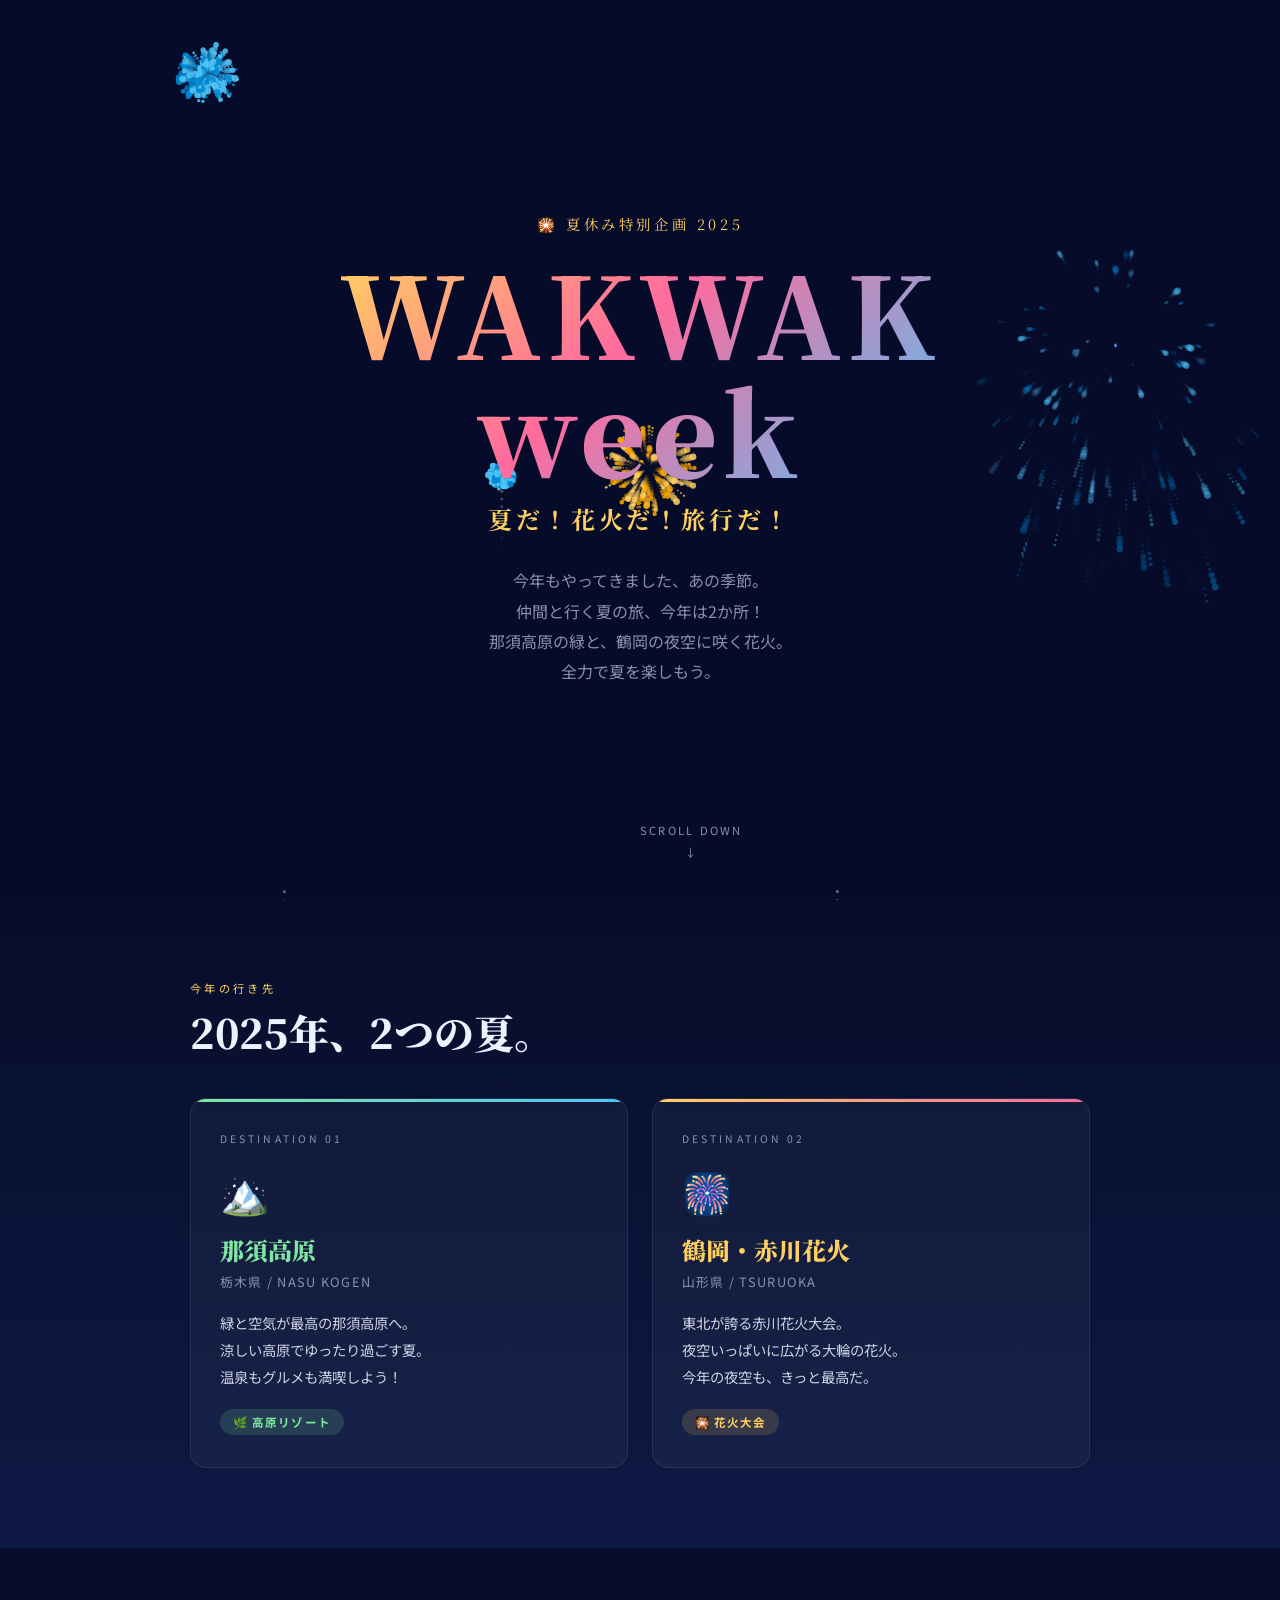
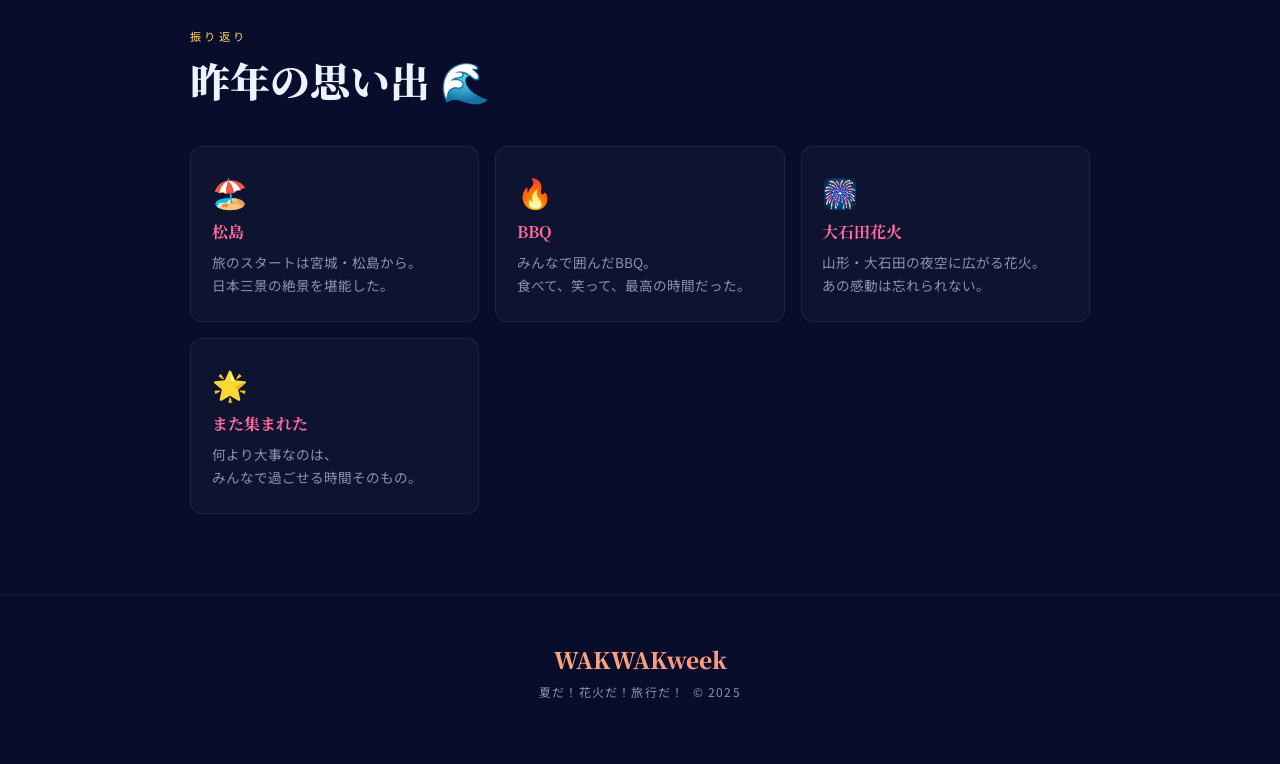
==== index.html @ efffef83 "Add files via upload" ====
<!DOCTYPE html>
<html lang="ja">
<head>
<meta charset="UTF-8">
<meta name="viewport" content="width=device-width, initial-scale=1.0">
<title>WAKWAKweek 2025 夏休み特別企画</title>
<link href="https://fonts.googleapis.com/css2?family=Noto+Serif+JP:wght@400;700;900&family=Noto+Sans+JP:wght@400;500;700&display=swap" rel="stylesheet">
<style>
  *, *::before, *::after { box-sizing: border-box; margin: 0; padding: 0; }

  :root {
    --sky:    #070d2a;
    --sky2:   #0e1a45;
    --gold:   #FFD060;
    --pink:   #FF6B9D;
    --blue:   #4FC3F7;
    --green:  #7EE8A2;
    --white:  #EEF2FF;
    --muted:  #8892b0;
  }

  html { scroll-behavior: smooth; }

  body {
    background: var(--sky);
    color: var(--white);
    font-family: 'Noto Sans JP', sans-serif;
    min-height: 100vh;
    overflow-x: hidden;
  }

  /* ── FIREWORKS CANVAS ── */
  #fireworks-canvas {
    position: fixed;
    top: 0; left: 0;
    width: 100%; height: 100%;
    pointer-events: none;
    z-index: 0;
  }

  /* ── HERO ── */
  .hero {
    position: relative;
    min-height: 100vh;
    display: flex;
    flex-direction: column;
    align-items: center;
    justify-content: center;
    text-align: center;
    padding: 2rem 1.5rem;
    z-index: 1;
  }

  .hero-eyebrow {
    font-family: 'Noto Serif JP', serif;
    font-size: clamp(0.75rem, 2vw, 0.9rem);
    letter-spacing: 0.25em;
    color: var(--gold);
    margin-bottom: 1.2rem;
    opacity: 0;
    animation: fadeUp 0.8s 0.3s forwards;
  }

  .hero-title {
    font-family: 'Noto Serif JP', serif;
    font-weight: 900;
    font-size: clamp(2.6rem, 10vw, 7rem);
    line-height: 1.05;
    letter-spacing: 0.05em;
    background: linear-gradient(135deg, var(--gold) 0%, var(--pink) 45%, var(--blue) 100%);
    -webkit-background-clip: text;
    -webkit-text-fill-color: transparent;
    background-clip: text;
    opacity: 0;
    animation: fadeUp 0.9s 0.55s forwards;
  }

  .hero-sub {
    font-family: 'Noto Serif JP', serif;
    font-size: clamp(1rem, 3vw, 1.5rem);
    letter-spacing: 0.15em;
    color: var(--white);
    margin-top: 0.8rem;
    opacity: 0;
    animation: fadeUp 0.9s 0.8s forwards;
  }

  .hero-year {
    display: inline-block;
    color: var(--gold);
    font-weight: 700;
  }

  .hero-desc {
    max-width: 520px;
    font-size: clamp(0.85rem, 2.5vw, 1rem);
    color: var(--muted);
    line-height: 1.9;
    margin-top: 1.8rem;
    opacity: 0;
    animation: fadeUp 0.9s 1.05s forwards;
  }

  .scroll-hint {
    position: absolute;
    bottom: 2.5rem;
    left: 50%;
    transform: translateX(-50%);
    display: flex;
    flex-direction: column;
    align-items: center;
    gap: 0.4rem;
    font-size: 0.7rem;
    letter-spacing: 0.2em;
    color: var(--muted);
    opacity: 0;
    animation: fadeUp 1s 1.6s forwards;
  }
  .scroll-hint span { animation: bounce 1.8s infinite; }

  /* ── SECTION SHARED ── */
  section {
    position: relative;
    z-index: 1;
    padding: 5rem 1.5rem;
  }

  .section-inner {
    max-width: 900px;
    margin: 0 auto;
  }

  .section-label {
    font-size: 0.7rem;
    letter-spacing: 0.3em;
    color: var(--gold);
    text-transform: uppercase;
    margin-bottom: 0.6rem;
  }

  .section-title {
    font-family: 'Noto Serif JP', serif;
    font-size: clamp(1.6rem, 5vw, 2.5rem);
    font-weight: 900;
    line-height: 1.3;
    margin-bottom: 2.5rem;
  }

  /* ── DESTINATION CARDS ── */
  .destinations {
    background: linear-gradient(180deg, var(--sky) 0%, var(--sky2) 100%);
  }

  .cards {
    display: grid;
    grid-template-columns: repeat(auto-fit, minmax(280px, 1fr));
    gap: 1.5rem;
  }

  .card {
    background: rgba(255,255,255,0.04);
    border: 1px solid rgba(255,255,255,0.08);
    border-radius: 16px;
    padding: 2rem 1.8rem;
    position: relative;
    overflow: hidden;
    transition: transform 0.3s ease, border-color 0.3s ease;
  }
  .card:hover {
    transform: translateY(-5px);
    border-color: rgba(255,255,255,0.2);
  }

  .card::before {
    content: '';
    position: absolute;
    top: 0; left: 0; right: 0;
    height: 3px;
  }
  .card.nasu::before  { background: linear-gradient(90deg, var(--green), var(--blue)); }
  .card.tsuruoka::before { background: linear-gradient(90deg, var(--gold), var(--pink)); }

  .card-number {
    font-size: 0.65rem;
    letter-spacing: 0.3em;
    color: var(--muted);
    margin-bottom: 1rem;
  }

  .card-emoji { font-size: 2.5rem; margin-bottom: 0.8rem; display: block; }

  .card-place {
    font-family: 'Noto Serif JP', serif;
    font-size: 1.5rem;
    font-weight: 900;
    margin-bottom: 0.3rem;
  }
  .card.nasu  .card-place { color: var(--green); }
  .card.tsuruoka .card-place { color: var(--gold); }

  .card-region {
    font-size: 0.8rem;
    color: var(--muted);
    letter-spacing: 0.1em;
    margin-bottom: 1.2rem;
  }

  .card-desc {
    font-size: 0.9rem;
    color: var(--white);
    line-height: 1.85;
    opacity: 0.85;
  }

  .card-tag {
    display: inline-block;
    margin-top: 1.2rem;
    padding: 0.3rem 0.8rem;
    border-radius: 20px;
    font-size: 0.72rem;
    letter-spacing: 0.1em;
    font-weight: 700;
  }
  .card.nasu  .card-tag { background: rgba(126,232,162,0.15); color: var(--green); }
  .card.tsuruoka .card-tag { background: rgba(255,208,96,0.15); color: var(--gold); }

  /* ── LAST YEAR ── */
  .lastyear { background: var(--sky); }

  .memory-grid {
    display: grid;
    grid-template-columns: repeat(auto-fit, minmax(220px, 1fr));
    gap: 1rem;
    margin-top: 0.5rem;
  }

  .memory-item {
    background: rgba(255,255,255,0.03);
    border: 1px solid rgba(255,255,255,0.07);
    border-radius: 12px;
    padding: 1.5rem 1.3rem;
    display: flex;
    flex-direction: column;
    gap: 0.5rem;
  }

  .memory-icon { font-size: 1.8rem; }
  .memory-title {
    font-family: 'Noto Serif JP', serif;
    font-weight: 700;
    font-size: 1rem;
    color: var(--pink);
  }
  .memory-text { font-size: 0.85rem; color: var(--muted); line-height: 1.7; }

  /* ── FOOTER ── */
  footer {
    position: relative;
    z-index: 1;
    text-align: center;
    padding: 3rem 1rem 4rem;
    border-top: 1px solid rgba(255,255,255,0.06);
  }

  .footer-logo {
    font-family: 'Noto Serif JP', serif;
    font-size: 1.4rem;
    font-weight: 900;
    background: linear-gradient(135deg, var(--gold), var(--pink));
    -webkit-background-clip: text;
    -webkit-text-fill-color: transparent;
    background-clip: text;
    margin-bottom: 0.5rem;
  }

  .footer-copy {
    font-size: 0.75rem;
    color: var(--muted);
    letter-spacing: 0.1em;
  }

  /* ── ANIMATIONS ── */
  @keyframes fadeUp {
    from { opacity: 0; transform: translateY(24px); }
    to   { opacity: 1; transform: translateY(0); }
  }
  @keyframes bounce {
    0%, 100% { transform: translateY(0); }
    50%       { transform: translateY(6px); }
  }

  /* ── SCROLL REVEAL ── */
  .reveal {
    opacity: 0;
    transform: translateY(30px);
    transition: opacity 0.7s ease, transform 0.7s ease;
  }
  .reveal.visible {
    opacity: 1;
    transform: translateY(0);
  }

  /* ── RESPONSIVE ── */
  @media (max-width: 500px) {
    .cards { grid-template-columns: 1fr; }
    .memory-grid { grid-template-columns: 1fr 1fr; }
  }
</style>
</head>
<body>

<canvas id="fireworks-canvas"></canvas>

<!-- HERO -->
<section class="hero">
  <p class="hero-eyebrow">🎇 夏休み特別企画 2025</p>
  <h1 class="hero-title">WAKWAK<br>week</h1>
  <p class="hero-sub"><span class="hero-year">夏だ！花火だ！旅行だ！</span></p>
  <p class="hero-desc">
    今年もやってきました、あの季節。<br>
    仲間と行く夏の旅、今年は2か所！<br>
    那須高原の緑と、鶴岡の夜空に咲く花火。<br>
    全力で夏を楽しもう。
  </p>
  <div class="scroll-hint">
    SCROLL DOWN
    <span>↓</span>
  </div>
</section>

<!-- DESTINATIONS -->
<section class="destinations">
  <div class="section-inner">
    <p class="section-label reveal">今年の行き先</p>
    <h2 class="section-title reveal">2025年、2つの夏。</h2>
    <div class="cards">
      <div class="card nasu reveal">
        <p class="card-number">DESTINATION 01</p>
        <span class="card-emoji">🏔️</span>
        <h3 class="card-place">那須高原</h3>
        <p class="card-region">栃木県 / NASU KOGEN</p>
        <p class="card-desc">
          緑と空気が最高の那須高原へ。<br>
          涼しい高原でゆったり過ごす夏。<br>
          温泉もグルメも満喫しよう！
        </p>
        <span class="card-tag">🌿 高原リゾート</span>
      </div>
      <div class="card tsuruoka reveal">
        <p class="card-number">DESTINATION 02</p>
        <span class="card-emoji">🎆</span>
        <h3 class="card-place">鶴岡・赤川花火</h3>
        <p class="card-region">山形県 / TSURUOKA</p>
        <p class="card-desc">
          東北が誇る赤川花火大会。<br>
          夜空いっぱいに広がる大輪の花火。<br>
          今年の夜空も、きっと最高だ。
        </p>
        <span class="card-tag">🎇 花火大会</span>
      </div>
    </div>
  </div>
</section>

<!-- LAST YEAR -->
<section class="lastyear">
  <div class="section-inner">
    <p class="section-label reveal">振り返り</p>
    <h2 class="section-title reveal">昨年の思い出 🌊</h2>
    <div class="memory-grid">
      <div class="memory-item reveal">
        <span class="memory-icon">🏖️</span>
        <p class="memory-title">松島</p>
        <p class="memory-text">旅のスタートは宮城・松島から。<br>日本三景の絶景を堪能した。</p>
      </div>
      <div class="memory-item reveal">
        <span class="memory-icon">🔥</span>
        <p class="memory-title">BBQ</p>
        <p class="memory-text">みんなで囲んだBBQ。<br>食べて、笑って、最高の時間だった。</p>
      </div>
      <div class="memory-item reveal">
        <span class="memory-icon">🎆</span>
        <p class="memory-title">大石田花火</p>
        <p class="memory-text">山形・大石田の夜空に広がる花火。<br>あの感動は忘れられない。</p>
      </div>
      <div class="memory-item reveal">
        <span class="memory-icon">🌟</span>
        <p class="memory-title">また集まれた</p>
        <p class="memory-text">何より大事なのは、<br>みんなで過ごせる時間そのもの。</p>
      </div>
    </div>
  </div>
</section>

<!-- FOOTER -->
<footer>
  <p class="footer-logo">WAKWAKweek</p>
  <p class="footer-copy">夏だ！花火だ！旅行だ！ &nbsp;©&nbsp;2025</p>
</footer>

<script>
// ── FIREWORKS ──
const canvas = document.getElementById('fireworks-canvas');
const ctx = canvas.getContext('2d');

function resize() {
  canvas.width  = window.innerWidth;
  canvas.height = window.innerHeight;
}
resize();
window.addEventListener('resize', resize);

const COLORS = [
  ['#FFD060','#FFAA00'],
  ['#FF6B9D','#FF3366'],
  ['#4FC3F7','#0288D1'],
  ['#7EE8A2','#00C853'],
  ['#E0B4FF','#AB47BC'],
];

class Particle {
  constructor(x, y, color) {
    this.x = x; this.y = y;
    this.color = color;
    const angle = Math.random() * Math.PI * 2;
    const speed = Math.random() * 3.5 + 1;
    this.vx = Math.cos(angle) * speed;
    this.vy = Math.sin(angle) * speed;
    this.alpha = 1;
    this.decay = Math.random() * 0.015 + 0.01;
    this.size  = Math.random() * 2.5 + 1;
    this.tail  = [];
  }
  update() {
    this.tail.push({x: this.x, y: this.y, alpha: this.alpha});
    if (this.tail.length > 6) this.tail.shift();
    this.x += this.vx;
    this.y += this.vy;
    this.vy += 0.06;
    this.vx *= 0.99;
    this.alpha -= this.decay;
  }
  draw() {
    for (let i = 0; i < this.tail.length; i++) {
      const t = this.tail[i];
      const a = (i / this.tail.length) * t.alpha * 0.4;
      ctx.globalAlpha = Math.max(0, a);
      ctx.fillStyle = this.color;
      ctx.beginPath();
      ctx.arc(t.x, t.y, this.size * 0.5, 0, Math.PI*2);
      ctx.fill();
    }
    ctx.globalAlpha = Math.max(0, this.alpha);
    ctx.fillStyle = this.color;
    ctx.beginPath();
    ctx.arc(this.x, this.y, this.size, 0, Math.PI*2);
    ctx.fill();
    ctx.globalAlpha = 1;
  }
}

class Rocket {
  constructor() { this.reset(); }
  reset() {
    this.x = Math.random() * canvas.width * 0.8 + canvas.width * 0.1;
    this.y = canvas.height + 10;
    this.targetY = Math.random() * canvas.height * 0.5 + 50;
    this.speed   = Math.random() * 4 + 6;
    this.colorPair = COLORS[Math.floor(Math.random() * COLORS.length)];
    this.trail   = [];
    this.done    = false;
  }
  update() {
    this.trail.push({x: this.x, y: this.y});
    if (this.trail.length > 10) this.trail.shift();
    this.y -= this.speed;
    if (this.y <= this.targetY) {
      this.explode();
      this.done = true;
    }
  }
  explode() {
    const count = Math.floor(Math.random() * 60) + 80;
    for (let i = 0; i < count; i++) {
      particles.push(new Particle(this.x, this.y, this.colorPair[Math.floor(Math.random()*2)]));
    }
  }
  draw() {
    for (let i = 0; i < this.trail.length; i++) {
      const a = (i / this.trail.length) * 0.6;
      ctx.globalAlpha = a;
      ctx.fillStyle = '#ffffff';
      ctx.beginPath();
      ctx.arc(this.trail[i].x, this.trail[i].y, 1.5, 0, Math.PI*2);
      ctx.fill();
    }
    ctx.globalAlpha = 1;
  }
}

let rockets = [], particles = [];
let lastLaunch = 0;
const INTERVAL = 1800;

function loop(ts) {
  ctx.fillStyle = 'rgba(7,13,42,0.22)';
  ctx.fillRect(0, 0, canvas.width, canvas.height);

  if (ts - lastLaunch > INTERVAL) {
    const n = Math.floor(Math.random() * 2) + 1;
    for (let i = 0; i < n; i++) rockets.push(new Rocket());
    lastLaunch = ts;
  }

  rockets = rockets.filter(r => { r.update(); r.draw(); return !r.done; });
  particles = particles.filter(p => {
    p.update(); p.draw(); return p.alpha > 0;
  });

  requestAnimationFrame(loop);
}
requestAnimationFrame(loop);

// ── SCROLL REVEAL ──
const reveals = document.querySelectorAll('.reveal');
const observer = new IntersectionObserver(entries => {
  entries.forEach((e, i) => {
    if (e.isIntersecting) {
      setTimeout(() => e.target.classList.add('visible'), i * 80);
      observer.unobserve(e.target);
    }
  });
}, { threshold: 0.12 });
reveals.forEach(el => observer.observe(el));
</script>

</body>
</html>
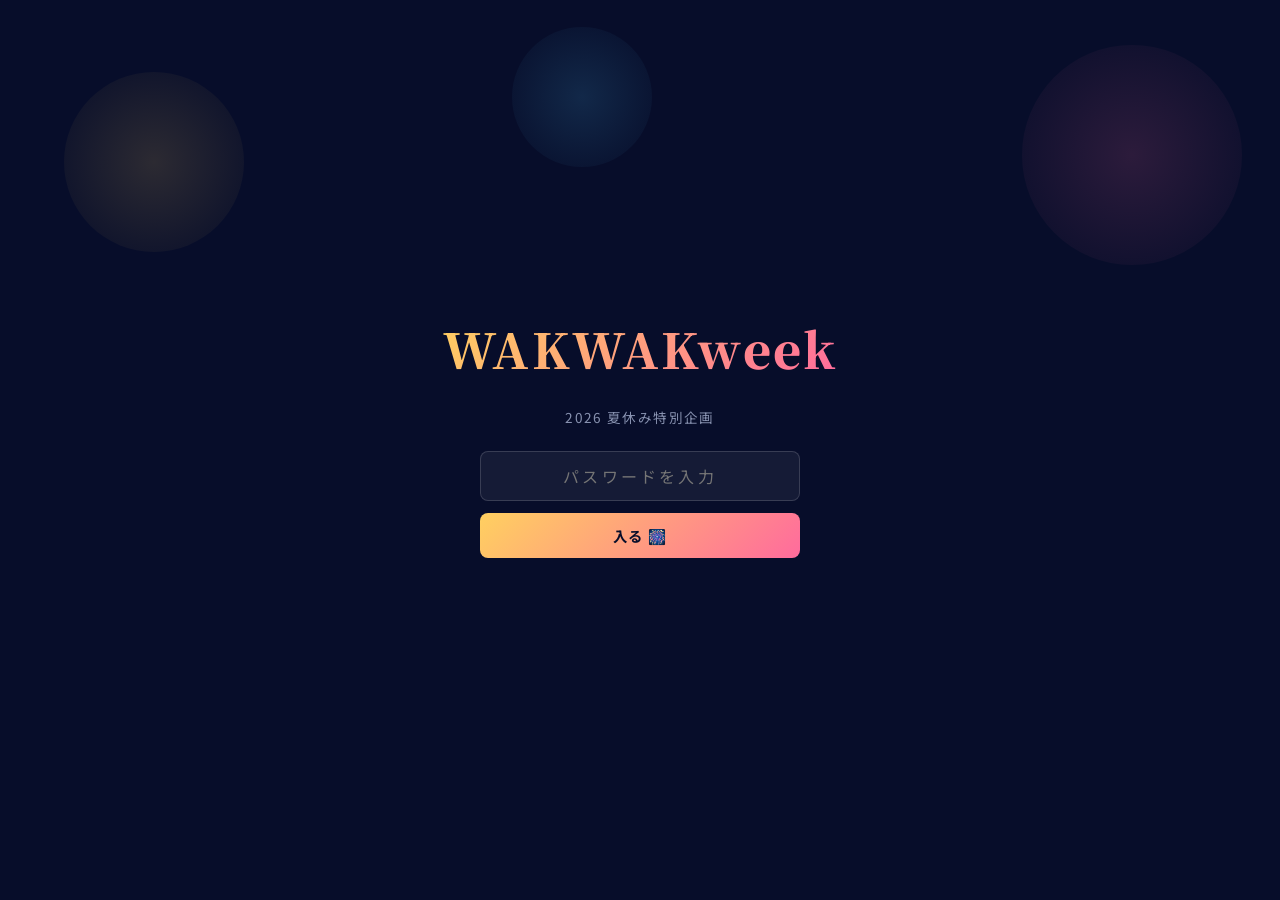
==== commit 418b78c6: "Add files via upload" ====
--- a/index.html
+++ b/index.html
@@ -3,536 +3,170 @@
 <head>
 <meta charset="UTF-8">
 <meta name="viewport" content="width=device-width, initial-scale=1.0">
-<title>WAKWAKweek 2025 夏休み特別企画</title>
+<title>WAKWAKweek 2026</title>
 <link href="https://fonts.googleapis.com/css2?family=Noto+Serif+JP:wght@400;700;900&family=Noto+Sans+JP:wght@400;500;700&display=swap" rel="stylesheet">
-<style>
-  *, *::before, *::after { box-sizing: border-box; margin: 0; padding: 0; }
-
-  :root {
-    --sky:    #070d2a;
-    --sky2:   #0e1a45;
-    --gold:   #FFD060;
-    --pink:   #FF6B9D;
-    --blue:   #4FC3F7;
-    --green:  #7EE8A2;
-    --white:  #EEF2FF;
-    --muted:  #8892b0;
-  }
-
-  html { scroll-behavior: smooth; }
-
-  body {
-    background: var(--sky);
-    color: var(--white);
-    font-family: 'Noto Sans JP', sans-serif;
-    min-height: 100vh;
-    overflow-x: hidden;
-  }
-
-  /* ── FIREWORKS CANVAS ── */
-  #fireworks-canvas {
-    position: fixed;
-    top: 0; left: 0;
-    width: 100%; height: 100%;
-    pointer-events: none;
-    z-index: 0;
-  }
-
-  /* ── HERO ── */
-  .hero {
-    position: relative;
-    min-height: 100vh;
-    display: flex;
-    flex-direction: column;
-    align-items: center;
-    justify-content: center;
-    text-align: center;
-    padding: 2rem 1.5rem;
-    z-index: 1;
-  }
-
-  .hero-eyebrow {
-    font-family: 'Noto Serif JP', serif;
-    font-size: clamp(0.75rem, 2vw, 0.9rem);
-    letter-spacing: 0.25em;
-    color: var(--gold);
-    margin-bottom: 1.2rem;
-    opacity: 0;
-    animation: fadeUp 0.8s 0.3s forwards;
-  }
-
-  .hero-title {
-    font-family: 'Noto Serif JP', serif;
-    font-weight: 900;
-    font-size: clamp(2.6rem, 10vw, 7rem);
-    line-height: 1.05;
-    letter-spacing: 0.05em;
-    background: linear-gradient(135deg, var(--gold) 0%, var(--pink) 45%, var(--blue) 100%);
-    -webkit-background-clip: text;
-    -webkit-text-fill-color: transparent;
-    background-clip: text;
-    opacity: 0;
-    animation: fadeUp 0.9s 0.55s forwards;
-  }
-
-  .hero-sub {
-    font-family: 'Noto Serif JP', serif;
-    font-size: clamp(1rem, 3vw, 1.5rem);
-    letter-spacing: 0.15em;
-    color: var(--white);
-    margin-top: 0.8rem;
-    opacity: 0;
-    animation: fadeUp 0.9s 0.8s forwards;
-  }
-
-  .hero-year {
-    display: inline-block;
-    color: var(--gold);
-    font-weight: 700;
-  }
-
-  .hero-desc {
-    max-width: 520px;
-    font-size: clamp(0.85rem, 2.5vw, 1rem);
-    color: var(--muted);
-    line-height: 1.9;
-    margin-top: 1.8rem;
-    opacity: 0;
-    animation: fadeUp 0.9s 1.05s forwards;
-  }
-
-  .scroll-hint {
-    position: absolute;
-    bottom: 2.5rem;
-    left: 50%;
-    transform: translateX(-50%);
-    display: flex;
-    flex-direction: column;
-    align-items: center;
-    gap: 0.4rem;
-    font-size: 0.7rem;
-    letter-spacing: 0.2em;
-    color: var(--muted);
-    opacity: 0;
-    animation: fadeUp 1s 1.6s forwards;
-  }
-  .scroll-hint span { animation: bounce 1.8s infinite; }
-
-  /* ── SECTION SHARED ── */
-  section {
-    position: relative;
-    z-index: 1;
-    padding: 5rem 1.5rem;
-  }
-
-  .section-inner {
-    max-width: 900px;
-    margin: 0 auto;
-  }
-
-  .section-label {
-    font-size: 0.7rem;
-    letter-spacing: 0.3em;
-    color: var(--gold);
-    text-transform: uppercase;
-    margin-bottom: 0.6rem;
-  }
-
-  .section-title {
-    font-family: 'Noto Serif JP', serif;
-    font-size: clamp(1.6rem, 5vw, 2.5rem);
-    font-weight: 900;
-    line-height: 1.3;
-    margin-bottom: 2.5rem;
-  }
-
-  /* ── DESTINATION CARDS ── */
-  .destinations {
-    background: linear-gradient(180deg, var(--sky) 0%, var(--sky2) 100%);
-  }
-
-  .cards {
-    display: grid;
-    grid-template-columns: repeat(auto-fit, minmax(280px, 1fr));
-    gap: 1.5rem;
-  }
-
-  .card {
-    background: rgba(255,255,255,0.04);
-    border: 1px solid rgba(255,255,255,0.08);
-    border-radius: 16px;
-    padding: 2rem 1.8rem;
-    position: relative;
-    overflow: hidden;
-    transition: transform 0.3s ease, border-color 0.3s ease;
-  }
-  .card:hover {
-    transform: translateY(-5px);
-    border-color: rgba(255,255,255,0.2);
-  }
-
-  .card::before {
-    content: '';
-    position: absolute;
-    top: 0; left: 0; right: 0;
-    height: 3px;
-  }
-  .card.nasu::before  { background: linear-gradient(90deg, var(--green), var(--blue)); }
-  .card.tsuruoka::before { background: linear-gradient(90deg, var(--gold), var(--pink)); }
-
-  .card-number {
-    font-size: 0.65rem;
-    letter-spacing: 0.3em;
-    color: var(--muted);
-    margin-bottom: 1rem;
-  }
-
-  .card-emoji { font-size: 2.5rem; margin-bottom: 0.8rem; display: block; }
-
-  .card-place {
-    font-family: 'Noto Serif JP', serif;
-    font-size: 1.5rem;
-    font-weight: 900;
-    margin-bottom: 0.3rem;
-  }
-  .card.nasu  .card-place { color: var(--green); }
-  .card.tsuruoka .card-place { color: var(--gold); }
-
-  .card-region {
-    font-size: 0.8rem;
-    color: var(--muted);
-    letter-spacing: 0.1em;
-    margin-bottom: 1.2rem;
-  }
-
-  .card-desc {
-    font-size: 0.9rem;
-    color: var(--white);
-    line-height: 1.85;
-    opacity: 0.85;
-  }
-
-  .card-tag {
-    display: inline-block;
-    margin-top: 1.2rem;
-    padding: 0.3rem 0.8rem;
-    border-radius: 20px;
-    font-size: 0.72rem;
-    letter-spacing: 0.1em;
-    font-weight: 700;
-  }
-  .card.nasu  .card-tag { background: rgba(126,232,162,0.15); color: var(--green); }
-  .card.tsuruoka .card-tag { background: rgba(255,208,96,0.15); color: var(--gold); }
-
-  /* ── LAST YEAR ── */
-  .lastyear { background: var(--sky); }
-
-  .memory-grid {
-    display: grid;
-    grid-template-columns: repeat(auto-fit, minmax(220px, 1fr));
-    gap: 1rem;
-    margin-top: 0.5rem;
-  }
-
-  .memory-item {
-    background: rgba(255,255,255,0.03);
-    border: 1px solid rgba(255,255,255,0.07);
-    border-radius: 12px;
-    padding: 1.5rem 1.3rem;
-    display: flex;
-    flex-direction: column;
-    gap: 0.5rem;
-  }
-
-  .memory-icon { font-size: 1.8rem; }
-  .memory-title {
-    font-family: 'Noto Serif JP', serif;
-    font-weight: 700;
-    font-size: 1rem;
-    color: var(--pink);
-  }
-  .memory-text { font-size: 0.85rem; color: var(--muted); line-height: 1.7; }
-
-  /* ── FOOTER ── */
-  footer {
-    position: relative;
-    z-index: 1;
-    text-align: center;
-    padding: 3rem 1rem 4rem;
-    border-top: 1px solid rgba(255,255,255,0.06);
-  }
-
-  .footer-logo {
-    font-family: 'Noto Serif JP', serif;
-    font-size: 1.4rem;
-    font-weight: 900;
-    background: linear-gradient(135deg, var(--gold), var(--pink));
-    -webkit-background-clip: text;
-    -webkit-text-fill-color: transparent;
-    background-clip: text;
-    margin-bottom: 0.5rem;
-  }
-
-  .footer-copy {
-    font-size: 0.75rem;
-    color: var(--muted);
-    letter-spacing: 0.1em;
-  }
-
-  /* ── ANIMATIONS ── */
-  @keyframes fadeUp {
-    from { opacity: 0; transform: translateY(24px); }
-    to   { opacity: 1; transform: translateY(0); }
-  }
-  @keyframes bounce {
-    0%, 100% { transform: translateY(0); }
-    50%       { transform: translateY(6px); }
-  }
-
-  /* ── SCROLL REVEAL ── */
-  .reveal {
-    opacity: 0;
-    transform: translateY(30px);
-    transition: opacity 0.7s ease, transform 0.7s ease;
-  }
-  .reveal.visible {
-    opacity: 1;
-    transform: translateY(0);
-  }
-
-  /* ── RESPONSIVE ── */
-  @media (max-width: 500px) {
-    .cards { grid-template-columns: 1fr; }
-    .memory-grid { grid-template-columns: 1fr 1fr; }
-  }
-</style>
+<link rel="stylesheet" href="style.css">
 </head>
 <body>
 
-<canvas id="fireworks-canvas"></canvas>
+<!-- ========== PASSWORD SCREEN ========== -->
+<div id="pw-screen">
+  <div class="pw-fireworks" aria-hidden="true">
+    <div class="pw-spark" style="width:180px;height:180px;background:radial-gradient(circle,#FFD060,transparent);top:8%;left:5%;"></div>
+    <div class="pw-spark" style="width:220px;height:220px;background:radial-gradient(circle,#FF6B9D,transparent);top:5%;right:3%;"></div>
+    <div class="pw-spark" style="width:140px;height:140px;background:radial-gradient(circle,#4FC3F7,transparent);top:3%;left:40%;"></div>
+  </div>
+  <p class="pw-logo">WAKWAKweek</p>
+  <p>2026 夏休み特別企画</p>
+  <div class="pw-form">
+    <input class="pw-input" type="password" id="pw-input" placeholder="パスワードを入力" autocomplete="off"/>
+    <button class="pw-btn" onclick="checkPassword()">入る 🎆</button>
+    <p class="pw-error" id="pw-error"></p>
+  </div>
+</div>
 
-<!-- HERO -->
-<section class="hero">
-  <p class="hero-eyebrow">🎇 夏休み特別企画 2025</p>
-  <h1 class="hero-title">WAKWAK<br>week</h1>
-  <p class="hero-sub"><span class="hero-year">夏だ！花火だ！旅行だ！</span></p>
-  <p class="hero-desc">
-    今年もやってきました、あの季節。<br>
-    仲間と行く夏の旅、今年は2か所！<br>
-    那須高原の緑と、鶴岡の夜空に咲く花火。<br>
-    全力で夏を楽しもう。
-  </p>
-  <div class="scroll-hint">
-    SCROLL DOWN
-    <span>↓</span>
-  </div>
-</section>
+<!-- ========== MAIN CONTENT ========== -->
+<div id="main-content">
 
-<!-- DESTINATIONS -->
-<section class="destinations">
-  <div class="section-inner">
-    <p class="section-label reveal">今年の行き先</p>
-    <h2 class="section-title reveal">2025年、2つの夏。</h2>
-    <div class="cards">
-      <div class="card nasu reveal">
-        <p class="card-number">DESTINATION 01</p>
-        <span class="card-emoji">🏔️</span>
-        <h3 class="card-place">那須高原</h3>
-        <p class="card-region">栃木県 / NASU KOGEN</p>
-        <p class="card-desc">
-          緑と空気が最高の那須高原へ。<br>
-          涼しい高原でゆったり過ごす夏。<br>
-          温泉もグルメも満喫しよう！
-        </p>
-        <span class="card-tag">🌿 高原リゾート</span>
-      </div>
-      <div class="card tsuruoka reveal">
-        <p class="card-number">DESTINATION 02</p>
-        <span class="card-emoji">🎆</span>
-        <h3 class="card-place">鶴岡・赤川花火</h3>
-        <p class="card-region">山形県 / TSURUOKA</p>
-        <p class="card-desc">
-          東北が誇る赤川花火大会。<br>
-          夜空いっぱいに広がる大輪の花火。<br>
-          今年の夜空も、きっと最高だ。
-        </p>
-        <span class="card-tag">🎇 花火大会</span>
+  <canvas id="fireworks-canvas"></canvas>
+
+  <!-- NAV -->
+  <nav>
+    <a href="#top" class="nav-logo">WAKWAKweek</a>
+    <ul class="nav-links">
+      <li><a href="#notice">お知らせ</a></li>
+      <li><a href="#destinations">旅程</a></li>
+    </ul>
+  </nav>
+
+  <!-- HERO -->
+  <section class="hero" id="top">
+    <p class="hero-eyebrow">🎇 夏休み特別企画 2026</p>
+    <h1 class="hero-title">WAKWAK<br>week</h1>
+    <p class="hero-sub">夏だ！花火だ！旅行だ！</p>
+    <p class="hero-desc">
+      今年もやってきました、あの季節。<br>
+      那須高原の緑と、鶴岡の夜空に咲く花火。<br>
+      全力で夏を楽しもう。
+    </p>
+    <div class="scroll-hint">
+      SCROLL
+      <span class="scroll-arrow">↓</span>
+    </div>
+  </section>
+
+  <!-- お知らせ -->
+  <section class="notice-section" id="notice">
+    <div class="section-inner">
+      <p class="section-label reveal">NEWS</p>
+      <h2 class="section-title reveal">お知らせ</h2>
+      <div class="notice-list">
+
+        <div class="notice-item reveal" onclick="openNotice(1)">
+          <span class="notice-date">2026.06.10</span>
+          <span class="notice-badge badge-new">NEW</span>
+          <p class="notice-text">WAKWAKweek 2026 サイトをオープンしました🎆</p>
+          <span class="notice-arrow">›</span>
+        </div>
+
+        <div class="notice-item reveal" onclick="openNotice(2)">
+          <span class="notice-date">2026.06.10</span>
+          <span class="notice-badge badge-info">INFO</span>
+          <p class="notice-text">今年の行き先が決定しました！</p>
+          <span class="notice-arrow">›</span>
+        </div>
+
+        <div class="notice-item reveal" onclick="openNotice(3)">
+          <span class="notice-date">TBD</span>
+          <span class="notice-badge badge-update">準備中</span>
+          <p class="notice-text">旅程・スケジュールの詳細は追って決定いたします</p>
+          <span class="notice-arrow">›</span>
+        </div>
+
       </div>
     </div>
-  </div>
-</section>
+  </section>
 
-<!-- LAST YEAR -->
-<section class="lastyear">
-  <div class="section-inner">
-    <p class="section-label reveal">振り返り</p>
-    <h2 class="section-title reveal">昨年の思い出 🌊</h2>
-    <div class="memory-grid">
-      <div class="memory-item reveal">
-        <span class="memory-icon">🏖️</span>
-        <p class="memory-title">松島</p>
-        <p class="memory-text">旅のスタートは宮城・松島から。<br>日本三景の絶景を堪能した。</p>
-      </div>
-      <div class="memory-item reveal">
-        <span class="memory-icon">🔥</span>
-        <p class="memory-title">BBQ</p>
-        <p class="memory-text">みんなで囲んだBBQ。<br>食べて、笑って、最高の時間だった。</p>
-      </div>
-      <div class="memory-item reveal">
-        <span class="memory-icon">🎆</span>
-        <p class="memory-title">大石田花火</p>
-        <p class="memory-text">山形・大石田の夜空に広がる花火。<br>あの感動は忘れられない。</p>
-      </div>
-      <div class="memory-item reveal">
-        <span class="memory-icon">🌟</span>
-        <p class="memory-title">また集まれた</p>
-        <p class="memory-text">何より大事なのは、<br>みんなで過ごせる時間そのもの。</p>
+  <!-- DESTINATIONS -->
+  <section id="destinations">
+    <div class="section-inner">
+      <p class="section-label reveal">DESTINATIONS</p>
+      <h2 class="section-title reveal">今年の行き先</h2>
+      <div class="dest-grid">
+
+        <div class="dest-card nasu reveal" onclick="openPage('nasu')">
+          <p class="dest-num">DESTINATION 01</p>
+          <span class="dest-emoji">🏔️</span>
+          <h3 class="dest-name">那須高原</h3>
+          <p class="dest-region">栃木県 / NASU KOGEN</p>
+          <p class="dest-desc">緑と空気が最高の那須高原へ。<br>涼しい高原でゆったり過ごす夏。</p>
+          <span class="dest-link">旅程を見る <span class="dest-coming">準備中</span> →</span>
+        </div>
+
+        <div class="dest-card tsuruoka reveal" onclick="openPage('tsuruoka')">
+          <p class="dest-num">DESTINATION 02</p>
+          <span class="dest-emoji">🎆</span>
+          <h3 class="dest-name">鶴岡・赤川花火</h3>
+          <p class="dest-region">山形県 / TSURUOKA</p>
+          <p class="dest-desc">東北が誇る赤川花火大会。<br>夜空いっぱいに広がる大輪の花火。</p>
+          <span class="dest-link">旅程を見る <span class="dest-coming">準備中</span> →</span>
+        </div>
+
       </div>
     </div>
+  </section>
+
+  <!-- FOOTER -->
+  <footer>
+    <p class="footer-logo">WAKWAKweek</p>
+    <p class="footer-copy">夏だ！花火だ！旅行だ！ &nbsp;© 2026</p>
+  </footer>
+
+</div><!-- /#main-content -->
+
+<!-- ========== 旅程ページ: 那須高原 ========== -->
+<div class="page" id="page-nasu">
+  <div class="page-inner">
+    <button class="page-back" onclick="closePage()">← ホームに戻る</button>
+    <p class="section-label">DESTINATION 01</p>
+    <h2 class="page-title" style="color:var(--green)">那須高原</h2>
+    <p class="page-sub">栃木県 / NASU KOGEN</p>
+    <div class="coming-soon-box">
+      <span class="cs-icon">🏔️</span>
+      <p>旅程は現在準備中です。<br>詳細が決まり次第こちらに掲載します。<br>お楽しみに！</p>
+    </div>
   </div>
-</section>
+</div>
 
-<!-- FOOTER -->
-<footer>
-  <p class="footer-logo">WAKWAKweek</p>
-  <p class="footer-copy">夏だ！花火だ！旅行だ！ &nbsp;©&nbsp;2025</p>
-</footer>
+<!-- ========== 旅程ページ: 鶴岡 ========== -->
+<div class="page" id="page-tsuruoka">
+  <div class="page-inner">
+    <button class="page-back" onclick="closePage()">← ホームに戻る</button>
+    <p class="section-label">DESTINATION 02</p>
+    <h2 class="page-title" style="color:var(--gold)">鶴岡・赤川花火</h2>
+    <p class="page-sub">山形県 / TSURUOKA</p>
+    <div class="coming-soon-box">
+      <span class="cs-icon">🎆</span>
+      <p>旅程は現在準備中です。<br>詳細が決まり次第こちらに掲載します。<br>お楽しみに！</p>
+    </div>
+  </div>
+</div>
 
-<script>
-// ── FIREWORKS ──
-const canvas = document.getElementById('fireworks-canvas');
-const ctx = canvas.getContext('2d');
+<!-- ========== お知らせ詳細ページ ========== -->
+<div class="page" id="page-notice">
+  <div class="page-inner">
+    <button class="page-back" onclick="closePage()">← ホームに戻る</button>
+    <p class="section-label">NEWS</p>
+    <div class="notice-detail-meta">
+      <span class="notice-detail-date"></span>
+      <span class="notice-badge notice-detail-badge"></span>
+    </div>
+    <h2 class="page-title" style="font-size:clamp(1.4rem,4vw,2rem); color:var(--white)"></h2>
+    <p class="page-sub" style="margin-bottom:2rem;"></p>
+    <div class="notice-detail-body"></div>
+  </div>
+</div>
 
-function resize() {
-  canvas.width  = window.innerWidth;
-  canvas.height = window.innerHeight;
-}
-resize();
-window.addEventListener('resize', resize);
-
-const COLORS = [
-  ['#FFD060','#FFAA00'],
-  ['#FF6B9D','#FF3366'],
-  ['#4FC3F7','#0288D1'],
-  ['#7EE8A2','#00C853'],
-  ['#E0B4FF','#AB47BC'],
-];
-
-class Particle {
-  constructor(x, y, color) {
-    this.x = x; this.y = y;
-    this.color = color;
-    const angle = Math.random() * Math.PI * 2;
-    const speed = Math.random() * 3.5 + 1;
-    this.vx = Math.cos(angle) * speed;
-    this.vy = Math.sin(angle) * speed;
-    this.alpha = 1;
-    this.decay = Math.random() * 0.015 + 0.01;
-    this.size  = Math.random() * 2.5 + 1;
-    this.tail  = [];
-  }
-  update() {
-    this.tail.push({x: this.x, y: this.y, alpha: this.alpha});
-    if (this.tail.length > 6) this.tail.shift();
-    this.x += this.vx;
-    this.y += this.vy;
-    this.vy += 0.06;
-    this.vx *= 0.99;
-    this.alpha -= this.decay;
-  }
-  draw() {
-    for (let i = 0; i < this.tail.length; i++) {
-      const t = this.tail[i];
-      const a = (i / this.tail.length) * t.alpha * 0.4;
-      ctx.globalAlpha = Math.max(0, a);
-      ctx.fillStyle = this.color;
-      ctx.beginPath();
-      ctx.arc(t.x, t.y, this.size * 0.5, 0, Math.PI*2);
-      ctx.fill();
-    }
-    ctx.globalAlpha = Math.max(0, this.alpha);
-    ctx.fillStyle = this.color;
-    ctx.beginPath();
-    ctx.arc(this.x, this.y, this.size, 0, Math.PI*2);
-    ctx.fill();
-    ctx.globalAlpha = 1;
-  }
-}
-
-class Rocket {
-  constructor() { this.reset(); }
-  reset() {
-    this.x = Math.random() * canvas.width * 0.8 + canvas.width * 0.1;
-    this.y = canvas.height + 10;
-    this.targetY = Math.random() * canvas.height * 0.5 + 50;
-    this.speed   = Math.random() * 4 + 6;
-    this.colorPair = COLORS[Math.floor(Math.random() * COLORS.length)];
-    this.trail   = [];
-    this.done    = false;
-  }
-  update() {
-    this.trail.push({x: this.x, y: this.y});
-    if (this.trail.length > 10) this.trail.shift();
-    this.y -= this.speed;
-    if (this.y <= this.targetY) {
-      this.explode();
-      this.done = true;
-    }
-  }
-  explode() {
-    const count = Math.floor(Math.random() * 60) + 80;
-    for (let i = 0; i < count; i++) {
-      particles.push(new Particle(this.x, this.y, this.colorPair[Math.floor(Math.random()*2)]));
-    }
-  }
-  draw() {
-    for (let i = 0; i < this.trail.length; i++) {
-      const a = (i / this.trail.length) * 0.6;
-      ctx.globalAlpha = a;
-      ctx.fillStyle = '#ffffff';
-      ctx.beginPath();
-      ctx.arc(this.trail[i].x, this.trail[i].y, 1.5, 0, Math.PI*2);
-      ctx.fill();
-    }
-    ctx.globalAlpha = 1;
-  }
-}
-
-let rockets = [], particles = [];
-let lastLaunch = 0;
-const INTERVAL = 1800;
-
-function loop(ts) {
-  ctx.fillStyle = 'rgba(7,13,42,0.22)';
-  ctx.fillRect(0, 0, canvas.width, canvas.height);
-
-  if (ts - lastLaunch > INTERVAL) {
-    const n = Math.floor(Math.random() * 2) + 1;
-    for (let i = 0; i < n; i++) rockets.push(new Rocket());
-    lastLaunch = ts;
-  }
-
-  rockets = rockets.filter(r => { r.update(); r.draw(); return !r.done; });
-  particles = particles.filter(p => {
-    p.update(); p.draw(); return p.alpha > 0;
-  });
-
-  requestAnimationFrame(loop);
-}
-requestAnimationFrame(loop);
-
-// ── SCROLL REVEAL ──
-const reveals = document.querySelectorAll('.reveal');
-const observer = new IntersectionObserver(entries => {
-  entries.forEach((e, i) => {
-    if (e.isIntersecting) {
-      setTimeout(() => e.target.classList.add('visible'), i * 80);
-      observer.unobserve(e.target);
-    }
-  });
-}, { threshold: 0.12 });
-reveals.forEach(el => observer.observe(el));
-</script>
-
+<script src="script.js"></script>
 </body>
 </html>
--- a/style.css
+++ b/style.css
@@ -0,0 +1,658 @@
+/* ========================================
+   WAKWAKweek 2026 - style.css
+   ======================================== */
+
+*, *::before, *::after { box-sizing: border-box; margin: 0; padding: 0; }
+
+:root {
+  --sky:         #070d2a;
+  --sky2:        #0e1a45;
+  --gold:        #FFD060;
+  --pink:        #FF6B9D;
+  --blue:        #4FC3F7;
+  --green:       #7EE8A2;
+  --white:       #EEF2FF;
+  --muted:       #8892b0;
+  --card-bg:     rgba(255,255,255,0.04);
+  --card-border: rgba(255,255,255,0.08);
+}
+
+html { scroll-behavior: smooth; }
+
+body {
+  background: var(--sky);
+  color: var(--white);
+  font-family: 'Noto Sans JP', sans-serif;
+  min-height: 100vh;
+  overflow-x: hidden;
+}
+
+/* ========================================
+   PASSWORD SCREEN
+   ======================================== */
+
+#pw-screen {
+  position: fixed;
+  inset: 0;
+  background: var(--sky);
+  z-index: 1000;
+  display: flex;
+  flex-direction: column;
+  align-items: center;
+  justify-content: center;
+  padding: 2rem;
+  gap: 1.5rem;
+}
+
+#pw-screen .pw-logo {
+  font-family: 'Noto Serif JP', serif;
+  font-size: clamp(1.8rem, 6vw, 3rem);
+  font-weight: 900;
+  background: linear-gradient(135deg, var(--gold), var(--pink));
+  -webkit-background-clip: text;
+  -webkit-text-fill-color: transparent;
+  background-clip: text;
+  letter-spacing: 0.05em;
+}
+
+#pw-screen p {
+  font-size: 0.85rem;
+  color: var(--muted);
+  letter-spacing: 0.1em;
+}
+
+.pw-form {
+  display: flex;
+  flex-direction: column;
+  align-items: center;
+  gap: 0.75rem;
+  width: 100%;
+  max-width: 320px;
+}
+
+.pw-input {
+  width: 100%;
+  padding: 0.75rem 1rem;
+  background: rgba(255,255,255,0.06);
+  border: 1px solid rgba(255,255,255,0.15);
+  border-radius: 8px;
+  color: var(--white);
+  font-size: 1rem;
+  font-family: 'Noto Sans JP', sans-serif;
+  text-align: center;
+  letter-spacing: 0.2em;
+  outline: none;
+  transition: border-color 0.2s;
+}
+.pw-input:focus { border-color: var(--gold); }
+
+.pw-btn {
+  width: 100%;
+  padding: 0.75rem;
+  background: linear-gradient(135deg, var(--gold), var(--pink));
+  border: none;
+  border-radius: 8px;
+  color: #070d2a;
+  font-size: 0.9rem;
+  font-weight: 700;
+  font-family: 'Noto Sans JP', sans-serif;
+  letter-spacing: 0.1em;
+  cursor: pointer;
+  transition: opacity 0.2s;
+}
+.pw-btn:hover { opacity: 0.85; }
+
+.pw-error {
+  font-size: 0.8rem;
+  color: var(--pink);
+  letter-spacing: 0.05em;
+  min-height: 1.2em;
+}
+
+.pw-fireworks {
+  position: absolute;
+  inset: 0;
+  pointer-events: none;
+  overflow: hidden;
+}
+.pw-spark {
+  position: absolute;
+  border-radius: 50%;
+  opacity: 0.15;
+}
+
+/* ========================================
+   MAIN CONTENT
+   ======================================== */
+
+#main-content { display: none; }
+
+#fireworks-canvas {
+  position: fixed;
+  top: 0; left: 0;
+  width: 100%; height: 100%;
+  pointer-events: none;
+  z-index: 0;
+}
+
+/* ── NAV ── */
+nav {
+  position: fixed;
+  top: 0; left: 0; right: 0;
+  z-index: 100;
+  padding: 1rem 2rem;
+  display: flex;
+  align-items: center;
+  justify-content: space-between;
+  background: rgba(7,13,42,0.8);
+  backdrop-filter: blur(12px);
+  border-bottom: 1px solid rgba(255,255,255,0.06);
+}
+
+.nav-logo {
+  font-family: 'Noto Serif JP', serif;
+  font-weight: 900;
+  font-size: 1rem;
+  letter-spacing: 0.1em;
+  background: linear-gradient(135deg, var(--gold), var(--pink));
+  -webkit-background-clip: text;
+  -webkit-text-fill-color: transparent;
+  background-clip: text;
+  text-decoration: none;
+  cursor: pointer;
+}
+
+.nav-links {
+  display: flex;
+  gap: 1.8rem;
+  list-style: none;
+}
+
+.nav-links a {
+  font-size: 0.78rem;
+  letter-spacing: 0.12em;
+  color: var(--muted);
+  text-decoration: none;
+  transition: color 0.2s;
+}
+.nav-links a:hover { color: var(--white); }
+
+/* ── HERO ── */
+.hero {
+  position: relative;
+  min-height: 100vh;
+  display: flex;
+  flex-direction: column;
+  align-items: center;
+  justify-content: center;
+  text-align: center;
+  padding: 6rem 1.5rem 4rem;
+  z-index: 1;
+}
+
+.hero-eyebrow {
+  font-size: 0.75rem;
+  letter-spacing: 0.3em;
+  color: var(--gold);
+  margin-bottom: 1.2rem;
+  opacity: 0;
+  animation: fadeUp 0.8s 0.3s forwards;
+}
+
+.hero-title {
+  font-family: 'Noto Serif JP', serif;
+  font-weight: 900;
+  font-size: clamp(3rem, 14vw, 8rem);
+  line-height: 1.0;
+  letter-spacing: 0.04em;
+  background: linear-gradient(135deg, var(--gold) 0%, var(--pink) 45%, var(--blue) 100%);
+  -webkit-background-clip: text;
+  -webkit-text-fill-color: transparent;
+  background-clip: text;
+  opacity: 0;
+  animation: fadeUp 0.9s 0.5s forwards;
+}
+
+.hero-sub {
+  font-family: 'Noto Serif JP', serif;
+  font-size: clamp(0.95rem, 3vw, 1.4rem);
+  letter-spacing: 0.2em;
+  color: var(--white);
+  margin-top: 0.8rem;
+  opacity: 0;
+  animation: fadeUp 0.9s 0.75s forwards;
+}
+
+.hero-desc {
+  max-width: 480px;
+  font-size: clamp(0.82rem, 2.2vw, 0.95rem);
+  color: var(--muted);
+  line-height: 2.0;
+  margin-top: 1.6rem;
+  opacity: 0;
+  animation: fadeUp 0.9s 1.0s forwards;
+}
+
+.scroll-hint {
+  margin-top: 3rem;
+  display: flex;
+  flex-direction: column;
+  align-items: center;
+  gap: 0.4rem;
+  font-size: 0.65rem;
+  letter-spacing: 0.25em;
+  color: var(--muted);
+  opacity: 0;
+  animation: fadeUp 1s 1.5s forwards;
+}
+.scroll-arrow { animation: bounce 1.8s infinite; display: block; }
+
+/* ── SECTIONS ── */
+section {
+  position: relative;
+  z-index: 1;
+  padding: 5rem 1.5rem;
+}
+
+.section-inner {
+  max-width: 860px;
+  margin: 0 auto;
+}
+
+.section-label {
+  font-size: 0.68rem;
+  letter-spacing: 0.3em;
+  color: var(--gold);
+  text-transform: uppercase;
+  margin-bottom: 0.5rem;
+}
+
+.section-title {
+  font-family: 'Noto Serif JP', serif;
+  font-size: clamp(1.5rem, 4.5vw, 2.2rem);
+  font-weight: 900;
+  line-height: 1.35;
+  margin-bottom: 2.5rem;
+}
+
+/* ========================================
+   お知らせ
+   ======================================== */
+
+.notice-section {
+  background: rgba(255,255,255,0.02);
+  border-top: 1px solid rgba(255,255,255,0.06);
+  border-bottom: 1px solid rgba(255,255,255,0.06);
+}
+
+.notice-list {
+  display: flex;
+  flex-direction: column;
+}
+
+.notice-item {
+  display: flex;
+  align-items: flex-start;
+  gap: 1.2rem;
+  padding: 1.1rem 0;
+  border-bottom: 1px solid rgba(255,255,255,0.06);
+  cursor: pointer;
+  transition: background 0.2s;
+  border-radius: 6px;
+  margin: 0 -0.5rem;
+  padding-left: 0.5rem;
+  padding-right: 0.5rem;
+}
+.notice-item:last-child { border-bottom: none; }
+.notice-item:hover { background: rgba(255,255,255,0.03); }
+
+.notice-date {
+  font-size: 0.75rem;
+  color: var(--muted);
+  letter-spacing: 0.05em;
+  white-space: nowrap;
+  padding-top: 0.15rem;
+  min-width: 90px;
+  flex-shrink: 0;
+}
+
+.notice-badge {
+  font-size: 0.65rem;
+  padding: 0.15rem 0.5rem;
+  border-radius: 4px;
+  font-weight: 700;
+  letter-spacing: 0.05em;
+  white-space: nowrap;
+  flex-shrink: 0;
+  align-self: flex-start;
+  margin-top: 0.1rem;
+}
+.badge-new    { background: rgba(255,208,96,0.2);  color: var(--gold);  }
+.badge-info   { background: rgba(79,195,247,0.2);  color: var(--blue);  }
+.badge-update { background: rgba(126,232,162,0.2); color: var(--green); }
+
+.notice-text {
+  font-size: 0.88rem;
+  color: var(--white);
+  line-height: 1.65;
+  opacity: 0.85;
+  flex: 1;
+}
+
+.notice-arrow {
+  font-size: 0.75rem;
+  color: var(--muted);
+  align-self: center;
+  flex-shrink: 0;
+  transition: transform 0.2s, color 0.2s;
+}
+.notice-item:hover .notice-arrow {
+  transform: translateX(3px);
+  color: var(--white);
+}
+
+/* ── お知らせ詳細モーダル ── */
+.notice-modal-overlay {
+  display: none;
+  position: fixed;
+  inset: 0;
+  background: rgba(7,13,42,0.85);
+  z-index: 300;
+  backdrop-filter: blur(6px);
+  align-items: center;
+  justify-content: center;
+  padding: 1.5rem;
+}
+.notice-modal-overlay.active { display: flex; }
+
+.notice-modal {
+  background: #0e1a45;
+  border: 1px solid rgba(255,255,255,0.1);
+  border-radius: 16px;
+  padding: 2.5rem 2rem;
+  max-width: 520px;
+  width: 100%;
+  position: relative;
+  animation: fadeUp 0.3s forwards;
+}
+
+.notice-modal-close {
+  position: absolute;
+  top: 1rem; right: 1.2rem;
+  background: none;
+  border: none;
+  color: var(--muted);
+  font-size: 1.4rem;
+  cursor: pointer;
+  line-height: 1;
+  transition: color 0.2s;
+}
+.notice-modal-close:hover { color: var(--white); }
+
+.notice-modal-meta {
+  display: flex;
+  align-items: center;
+  gap: 0.8rem;
+  margin-bottom: 1.2rem;
+}
+
+.notice-modal-date {
+  font-size: 0.75rem;
+  color: var(--muted);
+  letter-spacing: 0.05em;
+}
+
+.notice-modal-title {
+  font-family: 'Noto Serif JP', serif;
+  font-size: 1.2rem;
+  font-weight: 700;
+  line-height: 1.5;
+  margin-bottom: 1rem;
+}
+
+.notice-modal-body {
+  font-size: 0.9rem;
+  color: var(--white);
+  line-height: 1.9;
+  opacity: 0.85;
+}
+
+/* ========================================
+   DESTINATIONS
+   ======================================== */
+
+.dest-grid {
+  display: grid;
+  grid-template-columns: repeat(auto-fit, minmax(280px, 1fr));
+  gap: 1.2rem;
+}
+
+.dest-card {
+  background: var(--card-bg);
+  border: 1px solid var(--card-border);
+  border-radius: 16px;
+  padding: 2rem 1.8rem 1.6rem;
+  cursor: pointer;
+  position: relative;
+  overflow: hidden;
+  transition: transform 0.3s ease, border-color 0.3s ease, box-shadow 0.3s ease;
+  display: block;
+}
+.dest-card:hover {
+  transform: translateY(-6px);
+  box-shadow: 0 16px 40px rgba(0,0,0,0.4);
+}
+.dest-card.nasu     { border-top: 2px solid var(--green); }
+.dest-card.tsuruoka { border-top: 2px solid var(--gold);  }
+.dest-card.nasu:hover     { border-color: var(--green); }
+.dest-card.tsuruoka:hover { border-color: var(--gold);  }
+
+.dest-num {
+  font-size: 0.65rem;
+  letter-spacing: 0.3em;
+  color: var(--muted);
+  margin-bottom: 1rem;
+}
+
+.dest-emoji { font-size: 2.2rem; margin-bottom: 0.7rem; display: block; }
+
+.dest-name {
+  font-family: 'Noto Serif JP', serif;
+  font-size: 1.6rem;
+  font-weight: 900;
+  margin-bottom: 0.25rem;
+}
+.nasu     .dest-name { color: var(--green); }
+.tsuruoka .dest-name { color: var(--gold);  }
+
+.dest-region {
+  font-size: 0.78rem;
+  color: var(--muted);
+  letter-spacing: 0.1em;
+  margin-bottom: 1.1rem;
+}
+
+.dest-desc {
+  font-size: 0.88rem;
+  color: var(--white);
+  line-height: 1.85;
+  opacity: 0.8;
+  margin-bottom: 1.3rem;
+}
+
+.dest-link {
+  display: inline-flex;
+  align-items: center;
+  gap: 0.4rem;
+  font-size: 0.78rem;
+  font-weight: 700;
+  letter-spacing: 0.1em;
+}
+.nasu     .dest-link { color: var(--green); }
+.tsuruoka .dest-link { color: var(--gold);  }
+
+.dest-coming {
+  display: inline-block;
+  font-size: 0.68rem;
+  padding: 0.2rem 0.6rem;
+  border-radius: 4px;
+  background: rgba(255,255,255,0.07);
+  color: var(--muted);
+  letter-spacing: 0.1em;
+}
+
+/* ========================================
+   ITINERARY PAGES（旅程・お知らせ詳細）
+   ======================================== */
+
+.page {
+  display: none;
+  position: fixed;
+  inset: 0;
+  background: var(--sky);
+  z-index: 200;
+  overflow-y: auto;
+  padding: 2rem 1.5rem 4rem;
+}
+.page.active { display: block; }
+
+.page-inner {
+  max-width: 720px;
+  margin: 0 auto;
+  padding-top: 3rem;
+}
+
+.page-back {
+  display: inline-flex;
+  align-items: center;
+  gap: 0.4rem;
+  font-size: 0.8rem;
+  color: var(--muted);
+  letter-spacing: 0.1em;
+  cursor: pointer;
+  border: none;
+  background: none;
+  padding: 0;
+  margin-bottom: 2.5rem;
+  transition: color 0.2s;
+  font-family: 'Noto Sans JP', sans-serif;
+}
+.page-back:hover { color: var(--white); }
+
+.page-title {
+  font-family: 'Noto Serif JP', serif;
+  font-size: clamp(2rem, 7vw, 3.5rem);
+  font-weight: 900;
+  margin-bottom: 0.4rem;
+}
+
+.page-sub {
+  font-size: 0.85rem;
+  color: var(--muted);
+  letter-spacing: 0.1em;
+  margin-bottom: 3rem;
+}
+
+.coming-soon-box {
+  background: rgba(255,255,255,0.04);
+  border: 1px dashed rgba(255,255,255,0.15);
+  border-radius: 12px;
+  padding: 3rem 2rem;
+  text-align: center;
+}
+.coming-soon-box .cs-icon { font-size: 2.5rem; margin-bottom: 1rem; display: block; }
+.coming-soon-box p {
+  font-size: 0.9rem;
+  color: var(--muted);
+  line-height: 1.8;
+}
+
+/* お知らせ詳細ページ */
+.notice-detail-meta {
+  display: flex;
+  align-items: center;
+  gap: 0.8rem;
+  margin-bottom: 1.5rem;
+}
+
+.notice-detail-date {
+  font-size: 0.78rem;
+  color: var(--muted);
+  letter-spacing: 0.05em;
+}
+
+.notice-detail-body {
+  font-size: 0.95rem;
+  color: var(--white);
+  line-height: 2.0;
+  opacity: 0.88;
+}
+
+/* ========================================
+   FOOTER
+   ======================================== */
+
+footer {
+  position: relative;
+  z-index: 1;
+  text-align: center;
+  padding: 3rem 1rem 4rem;
+  border-top: 1px solid rgba(255,255,255,0.06);
+}
+
+.footer-logo {
+  font-family: 'Noto Serif JP', serif;
+  font-size: 1.2rem;
+  font-weight: 900;
+  background: linear-gradient(135deg, var(--gold), var(--pink));
+  -webkit-background-clip: text;
+  -webkit-text-fill-color: transparent;
+  background-clip: text;
+  margin-bottom: 0.5rem;
+}
+
+.footer-copy {
+  font-size: 0.72rem;
+  color: var(--muted);
+  letter-spacing: 0.1em;
+}
+
+/* ========================================
+   ANIMATIONS
+   ======================================== */
+
+@keyframes fadeUp {
+  from { opacity: 0; transform: translateY(20px); }
+  to   { opacity: 1; transform: translateY(0); }
+}
+@keyframes bounce {
+  0%, 100% { transform: translateY(0); }
+  50%       { transform: translateY(7px); }
+}
+
+.reveal {
+  opacity: 0;
+  transform: translateY(24px);
+  transition: opacity 0.65s ease, transform 0.65s ease;
+}
+.reveal.visible { opacity: 1; transform: translateY(0); }
+
+/* ========================================
+   RESPONSIVE
+   ======================================== */
+
+@media (max-width: 600px) {
+  nav { padding: 0.85rem 1.2rem; }
+  .nav-links { gap: 1.2rem; }
+  .nav-links a { font-size: 0.72rem; }
+  .dest-grid { grid-template-columns: 1fr; }
+  .notice-item { flex-wrap: wrap; gap: 0.5rem; }
+  .notice-date { min-width: auto; }
+  section { padding: 3.5rem 1.2rem; }
+  .notice-modal { padding: 2rem 1.5rem; }
+}
+
+@media (max-width: 380px) {
+  .hero-title { font-size: 2.6rem; }
+  .nav-links { gap: 0.9rem; }
+}
